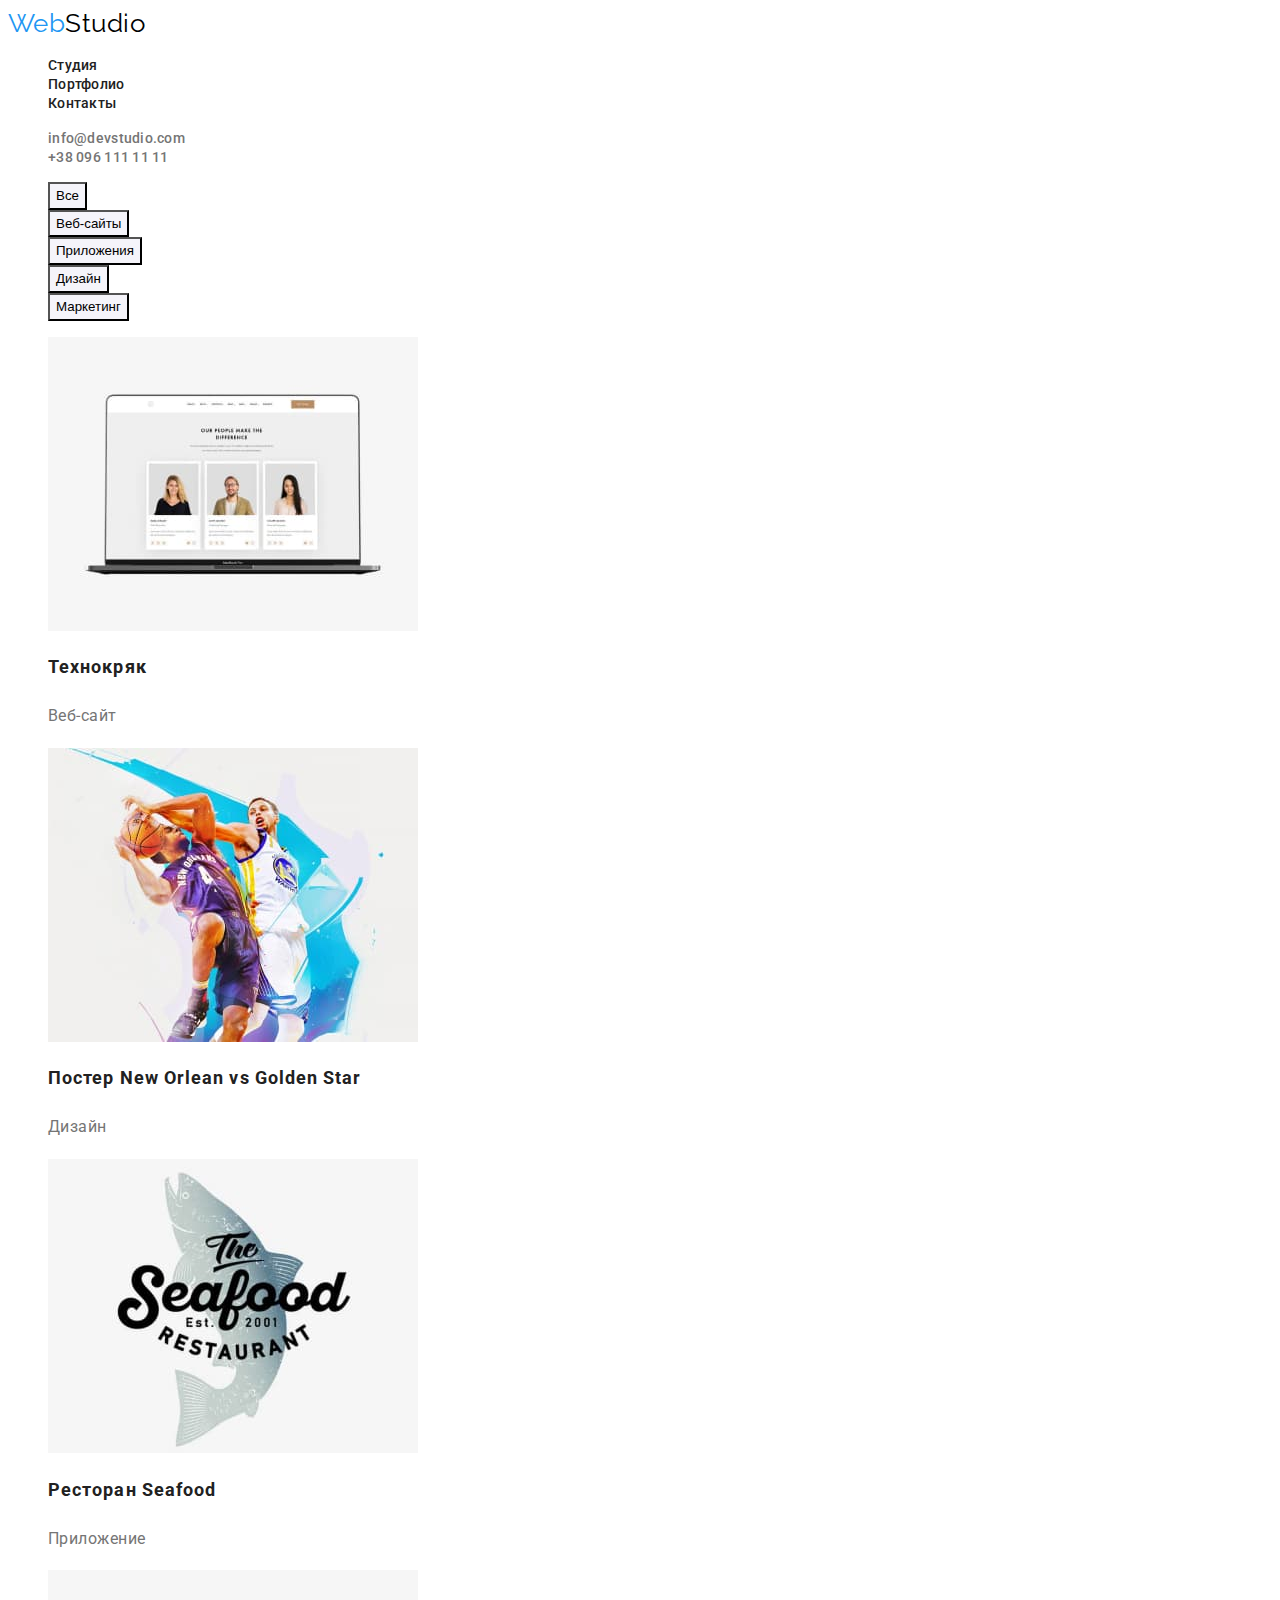
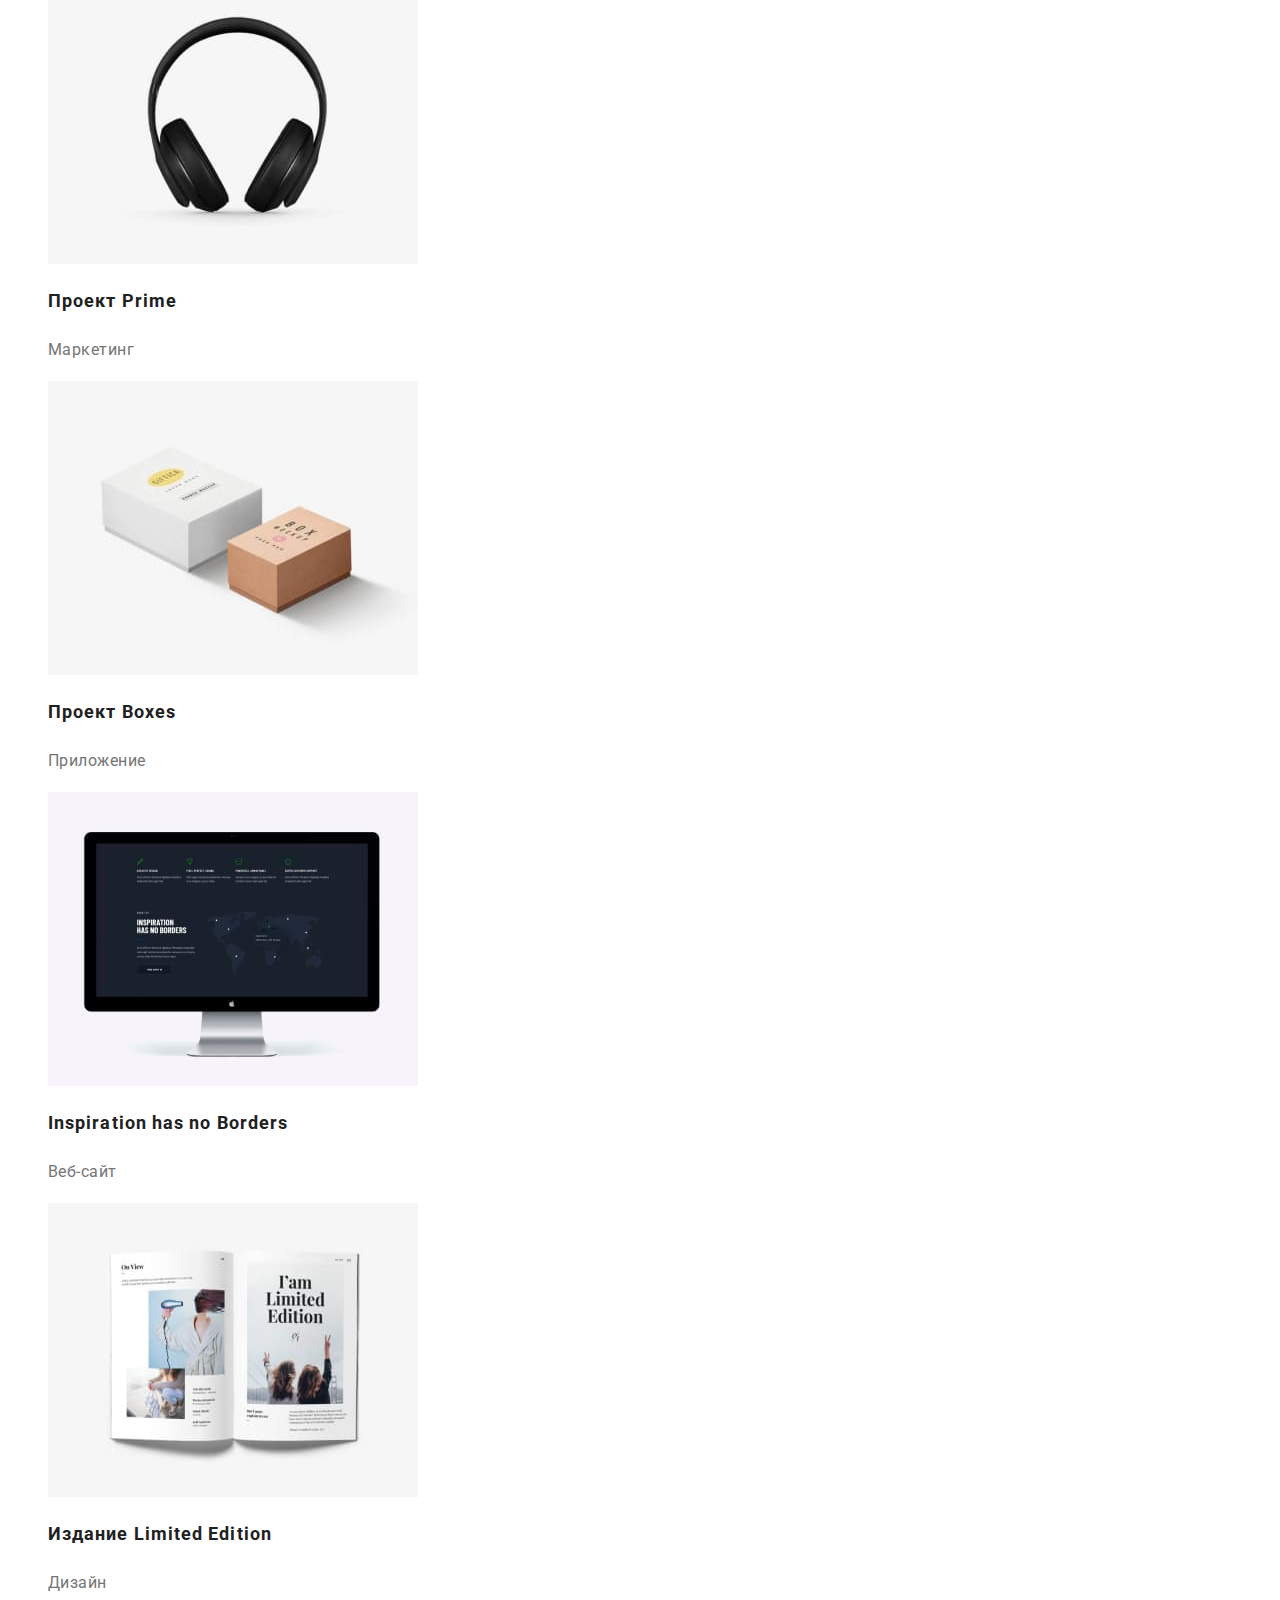
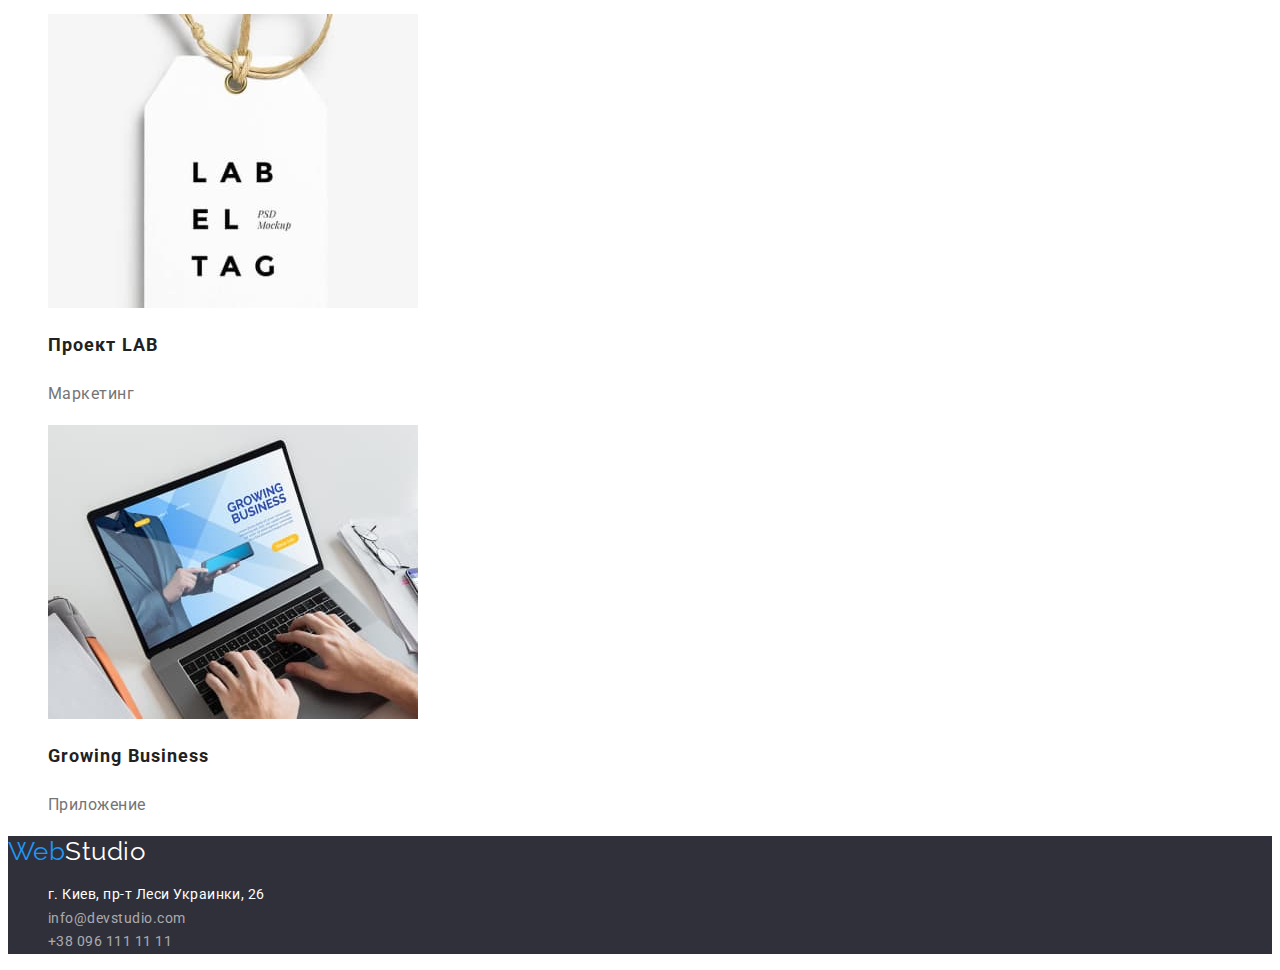
==== portfolio.html @ b795ada8 "copy hw-02" ====
<!DOCTYPE html>
<html lang="ru">

<head>
    <meta charset="UTF-8">
    <meta http-equiv="X-UA-Compatible" content="IE=edge">
    <meta name="viewport" content="width=device-width, initial-scale=1.0">
    <title>WebStudio Портфолио</title>
    <link rel="preconnect" href="https://fonts.gstatic.com">
    <link
        href="https://fonts.googleapis.com/css2?family=Raleway:wght@700&family=Roboto:wght@400;500;700;900&display=swap"
        rel="stylesheet">
    <link rel="stylesheet" href="https://cdnjs.cloudflare.com/ajax/libs/modern-normalize/1.0.0/modern-normalize.min.css"
        integrity="sha512-ISS7cAi1PEhQ8jnbJpJZMd29NlhNj4AWYyLOSp2CE/CsHxTCu+r+t0D2yoJudVrd0/8fTVPUVDzY5Tvli75u/g=="
        crossorigin="anonymous" />
    <link rel="stylesheet" href="./css/styles.css">
</head>

<body>
    <header class="white-bg">
        <a class="logo" href="./index.html"><span class="l1">Web</span><span class="l2">Studio</span>
        </a>
        <nav>
            <ul class="list">
                <li><a class="nav" href="./index.html">Студия</a></li>
                <li><a class="nav" href="./portfolio.html">Портфолио</a></li>
                <li><a class="nav" href="">Контакты</a></li>
            </ul>
        </nav>
        <ul class="list">
            <li><a class="links-top" href="mailto:info@devstudio.com" target="_blank">info@devstudio.com</a></li>
            <li><a class="links-top" href="tel:+380961111111" traet="_blank">+38 096 111 11 11</a></li>
        </ul>
    </header>
    <main>
        <section>
            <h1 class="visually-hidden">Фильтр Работ</h1>
            <ul class="list">
                <li><button class="por_btn" type="button">Все</button></li>
                <li><button class="por_btn" type="button">Веб-сайты</button></li>
                <li><button class="por_btn" type="button">Приложения</button></li>
                <li><button class="por_btn" type="button">Дизайн</button></li>
                <li><button class="por_btn" type="button">Маркетинг</button></li>
            </ul>
            <ul class="list">
                <li>
                    <img src="./images/portfolio/img-01.jpg" alt="Веб-сайт: Технокряк">
                    <h2 class="por-list1-h2">Технокряк</h2>
                    <p class="por-list1-p">Веб-сайт</p>
                </li>
                <li>
                    <img src="./images/portfolio/img-02.jpg" width="370" height="294"
                        alt="Дизайн: Постер New Orlean vs Golden Star">
                    <h2 class="por-list1-h2">Постер New Orlean vs Golden Star</h2>
                    <p class="por-list1-p">Дизайн</p>
                </li>
                <li>
                    <img src="./images/portfolio/img-03.jpg" width="370" height="294"
                        alt="Приложение: Ресторан Seafood">
                    <h2 class="por-list1-h2">Ресторан Seafood</h2>
                    <p class="por-list1-p">Приложение</p>
                </li>
                <li>
                    <img src="./images/portfolio/img-04.jpg" width="370" height="294" alt="Маркетинг: Проект Prime">
                    <h2 class="por-list1-h2">Проект Prime</h2>
                    <p class="por-list1-p">Маркетинг</p>
                </li>
                <li>
                    <img src="./images/portfolio/img-05.jpg" alt="Приложение: Проект Boxes">
                    <h2 class="por-list1-h2">Проект Boxes</h2>
                    <p class="por-list1-p">Приложение</p>
                </li>
                <li>
                    <img src="./images/portfolio/img-06.jpg" width="370" height="294"
                        alt="Веб-сайт: Inspiration has no Borders">
                    <h2 class="por-list1-h2">Inspiration has no Borders</h2>
                    <p class="por-list1-p">Веб-сайт</p>
                </li>
                <li>
                    <img src="./images/portfolio/img-07.jpg" width="370" height="294"
                        alt="Дизайн: Издание Limited Edition">
                    <h2 class="por-list1-h2">Издание Limited Edition</h2>
                    <p class="por-list1-p">Дизайн</p>
                </li>
                <li>
                    <img src="./images/portfolio/img-08.jpg" width="370" height="294" alt="Маркетинг: Проект LAB">
                    <h2 class="por-list1-h2">Проект LAB</h2>
                    <p class="por-list1-p">Маркетинг</p>
                </li>
                <li>
                    <img src="./images/portfolio/img-09.jpg" width="370" height="294"
                        alt="Приложение: Growing Business">
                    <h2 class="por-list1-h2">Growing Business</h2>
                    <p class="por-list1-p">Приложение</p>
                </li>
            </ul>
        </section>
    </main>
    <footer class="dark-bg">
        <a class="logo" href="./index.html"><span class="l1">Web</span><span class="l3">Studio</span>
        </a>
        <address>
            <ul class="list">
                <li>
                    <a class="address" href="https://goo.gl/maps/Poxogy9ZwxsRHQay8" target="_blank">г. Киев, пр-т Леси
                        Украинки,
                        26</a>
                </li>
                <li>
                    <a class="links-bot" href="mailto:info@devstudio.com" target="_blank">info@devstudio.com</a>
                </li>
                <li>
                    <a class="links-bot" href="tel:+380961111111" target="_blank">+38 096 111 11 11</a>
                </li>
            </ul>
        </address>
    </footer>

</body>

</html>
---- css/styles.css ----
:root {
  --text-cl: #212121;
  --text-alt-cl: #757575;
  --text-logo-cl: #000000;
  --text-links-cl: #ffffff;
  --text-bot-links-cl: rgba(255, 255, 255, 0.6);
  --text-accent-cl: #2196f3;

  --bg-darck-cl: #2f303a;
  --bg-light-cl: #f5f4fa;
  --bg-white-cl: #ffffff;

  --font-main: "Roboto", Arial, Helvetica, sans-serif;
  --font-logo: "Raleway", Arial, Helvetica, sans-serif;
}

body {
  font-display: optional;
  font-family: var(--font-main);
  letter-spacing: 0.03em;
  color: var(--text-cl);
}

.logo {
  font-family: var(--font-logo);
  font-size: 26px;
  line-height: 1.19;
  text-decoration: none;
}

.logo .l1 {
  color: var(--text-accent-cl);
}

.logo .l2 {
  color: var(--text-logo-cl);
}

.logo .l3 {
  color: var(--text-links-cl);
}

.list {
  list-style: none;
}

.nav {
  font-weight: 500;
  font-size: 14px;
  line-height: 1.14;
  letter-spacing: 0.02em;
  color: inherit;
  text-decoration: none;
}

.nav:hover,
.nav:focus {
  color: var(--text-accent-cl);
}

.links-top {
  font-weight: 500;
  font-size: 14px;
  line-height: 1.14;
  letter-spacing: 0.02em;
  color: var(--text-alt-cl);
  text-decoration: none;
}

.links-top:hover,
.links-top:focus {
  color: var(--text-accent-cl);
}

.white-bg {
  background-color: var(--bg-white-cl);
}
.dark-bg {
  background-color: var(--bg-darck-cl);
}
.light-bg {
  background-color: var(--bg-light-cl);
}

.ind-h1 {
  font-weight: 900;
  font-size: 44px;
  line-height: 1.36;
  text-align: center;
  letter-spacing: 0.06em;
  color: var(--text-links-cl);
  text-transform: uppercase;
}

.white-space {
  white-space: nowrap;
}

.ind-btn {
  font-weight: 700;
  line-height: 1.88;
  display: flex;
  text-align: center;
  letter-spacing: 0.06em;
  color: var(--text-links-cl);
  background-color: var(--text-accent-cl);
  cursor: pointer;
}

.ind-list1-h3 {
  font-weight: 700;
  font-size: 14px;
  line-height: 1.14;
  text-transform: uppercase;
}

.ind-list1-p {
  font-size: 14px;
  line-height: 1.71;
  color: var(--text-alt-cl);
}

.ind-h2 {
  font-size: 36px;
  line-height: 1.17;
  text-align: center;
  font-weight: 700;
}

.ind-list2-h3 {
  font-weight: 500;
  font-size: 16px;
  line-height: 1.19;
  text-align: center;
  letter-spacing: 0.03em;
}

.ind-list2-p {
  line-height: 1.19;
  font-size: 16px;
  text-align: center;
  letter-spacing: 0.03em;
  color: var(--text-alt-cl);
}

.visually-hidden {
  position: absolute !important;
  clip: rect(1px 1px 1px 1px);
  clip: rect(1px, 1px, 1px, 1px);
  padding: 0 !important;
  border: 0 !important;
  height: 1px !important;
  width: 1px !important;
  overflow: hidden;
}

.por_btn {
  font-weight: 500;
  text-align: center;
  line-height: 1.63;
  background-color: var(--bg-light-cl);
  cursor: pointer;
}

.por_btn:hover,
.por_btn:focus {
  background-color: var(--text-accent-cl);
  color: var(--text-links-cl);
}

.por-list1-h2 {
  font-weight: 700;
  font-size: 18px;
  line-height: 2;
  letter-spacing: 0.06em;
}

.por-list1-p {
  font-size: 16px;
  line-height: 1.88;
  letter-spacing: 0.03em;
  color: var(--text-alt-cl);
}

.address {
  font-style: normal;
  font-size: 14px;
  line-height: 1.71;
  color: var(--text-links-cl);
  text-decoration: none;
}

.address:hover,
.address:focus {
  color: var(--text-accent-cl);
}

.links-bot {
  font-style: normal;
  font-size: 14px;
  line-height: 1.71;
  color: var(--text-bot-links-cl);
  text-decoration: none;
}

.links-bot:hover,
.links-bot:focus {
  color: var(--text-accent-cl);
}
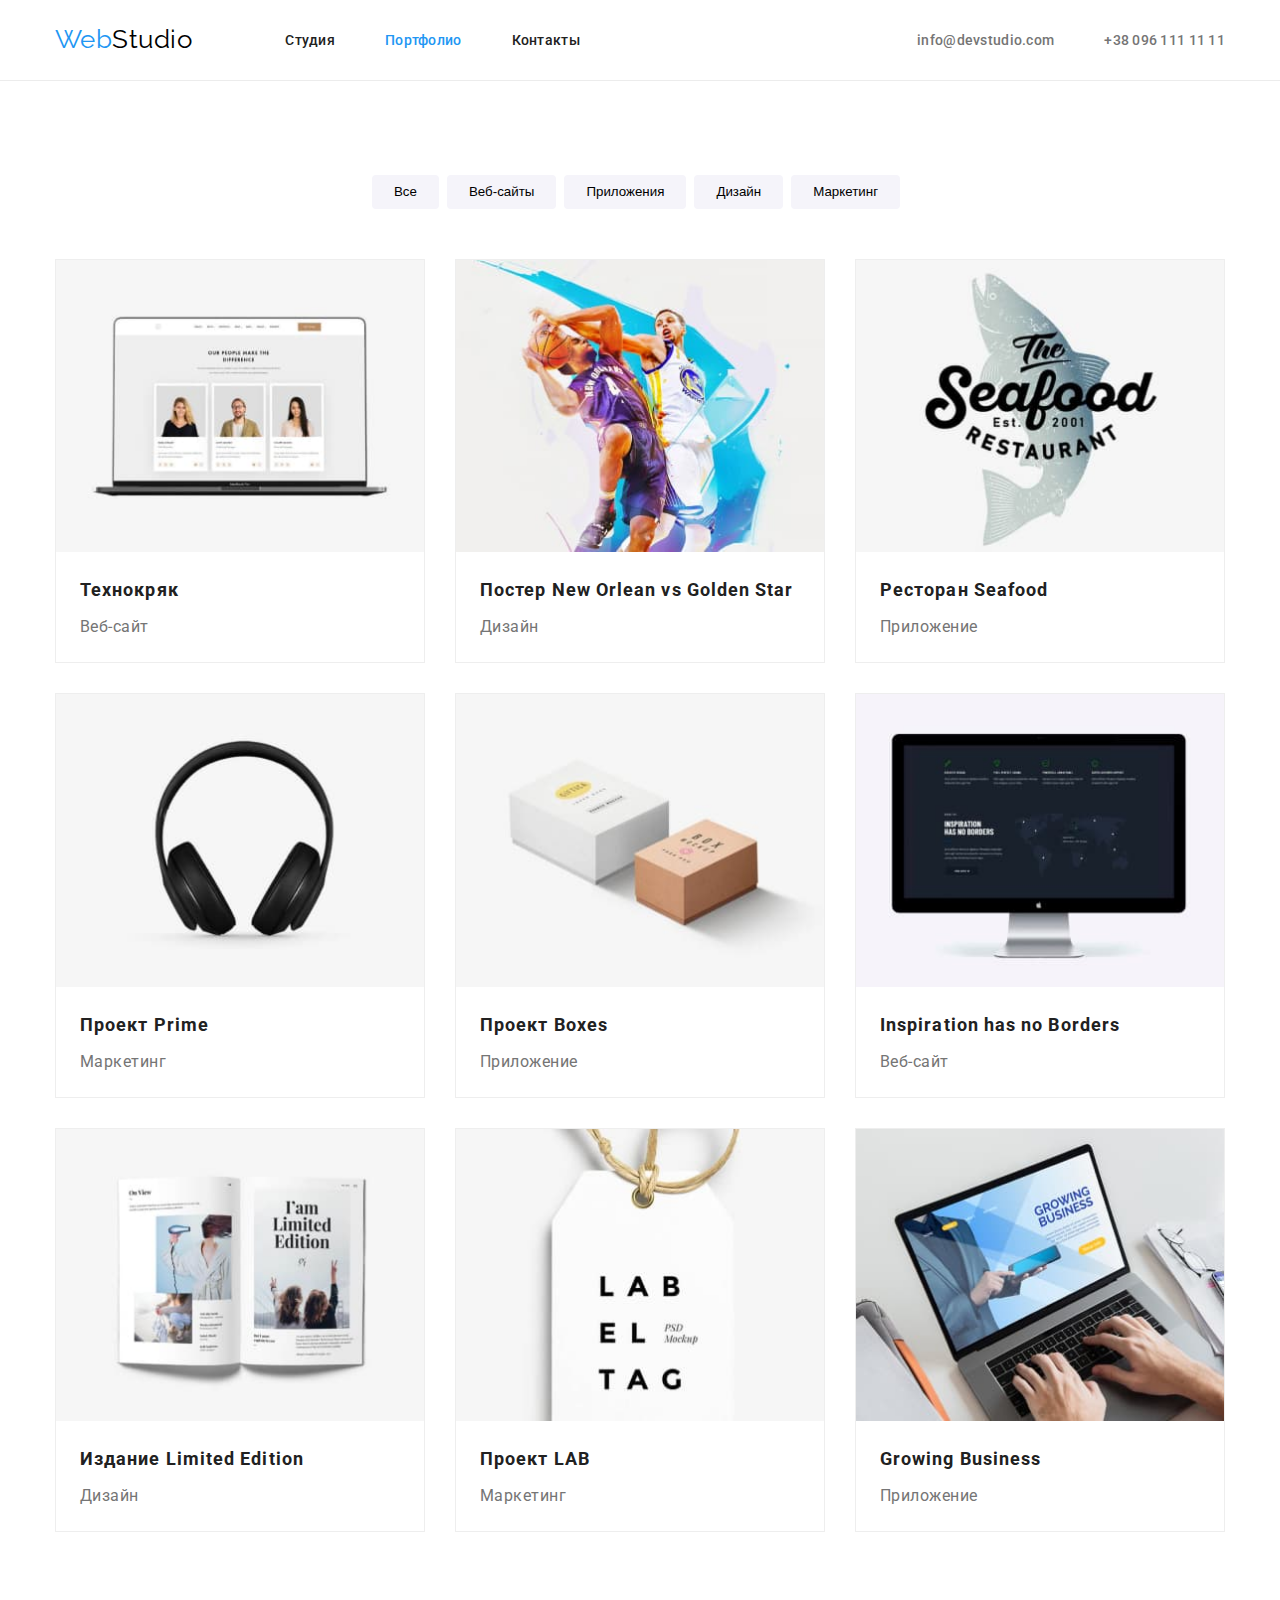
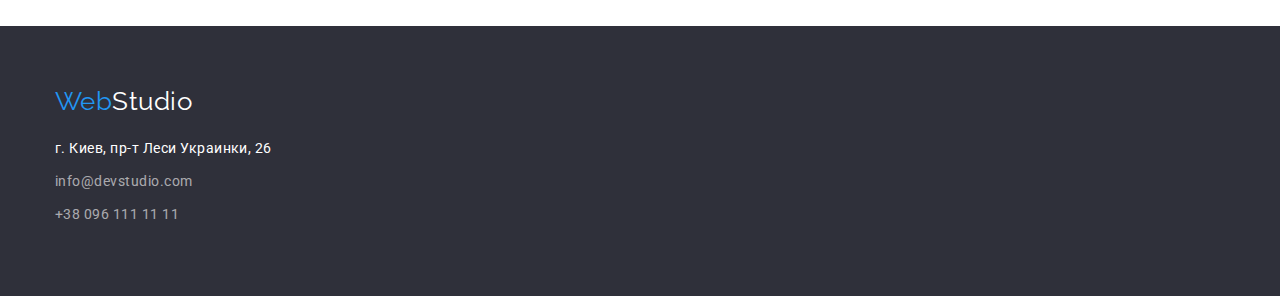
==== commit e5de588e: "hw-03" ====
--- a/portfolio.html
+++ b/portfolio.html
@@ -17,103 +17,133 @@
 </head>
 
 <body>
-    <header class="white-bg">
-        <a class="logo" href="./index.html"><span class="l1">Web</span><span class="l2">Studio</span>
-        </a>
-        <nav>
-            <ul class="list">
-                <li><a class="nav" href="./index.html">Студия</a></li>
-                <li><a class="nav" href="./portfolio.html">Портфолио</a></li>
-                <li><a class="nav" href="">Контакты</a></li>
-            </ul>
-        </nav>
-        <ul class="list">
-            <li><a class="links-top" href="mailto:info@devstudio.com" target="_blank">info@devstudio.com</a></li>
-            <li><a class="links-top" href="tel:+380961111111" traet="_blank">+38 096 111 11 11</a></li>
-        </ul>
+    <header class="white-bg page-header">
+        <div class="container">
+            <div class="page-top">
+                <a class="logo " href="./index.html"><span class="l1">Web</span><span class="l2">Studio</span></a>
+                <nav class="">
+                    <ul class="list menu">
+                        <li class="item"><a class="nav" href="./index.html">Студия</a></li>
+                        <li class="item"><a class="nav select" href="./portfolio.html">Портфолио</a></li>
+                        <li class="item"><a class="nav" href="">Контакты</a></li>
+                    </ul>
+                </nav>
+                <ul class="list contacts-list ">
+                    <li class="item">
+                        <a class="links-top" href="mailto:info@devstudio.com" target="_blank">info@devstudio.com</a>
+                    </li>
+                    <li class="item">
+                        <a class="links-top" href="tel:+380961111111" target="_blank">+38 096 111 11 11</a>
+                    </li>
+                </ul>
+            </div>
+        </div>
     </header>
+
     <main>
-        <section>
-            <h1 class="visually-hidden">Фильтр Работ</h1>
-            <ul class="list">
-                <li><button class="por_btn" type="button">Все</button></li>
-                <li><button class="por_btn" type="button">Веб-сайты</button></li>
-                <li><button class="por_btn" type="button">Приложения</button></li>
-                <li><button class="por_btn" type="button">Дизайн</button></li>
-                <li><button class="por_btn" type="button">Маркетинг</button></li>
-            </ul>
-            <ul class="list">
-                <li>
-                    <img src="./images/portfolio/img-01.jpg" alt="Веб-сайт: Технокряк">
-                    <h2 class="por-list1-h2">Технокряк</h2>
-                    <p class="por-list1-p">Веб-сайт</p>
-                </li>
-                <li>
-                    <img src="./images/portfolio/img-02.jpg" width="370" height="294"
-                        alt="Дизайн: Постер New Orlean vs Golden Star">
-                    <h2 class="por-list1-h2">Постер New Orlean vs Golden Star</h2>
-                    <p class="por-list1-p">Дизайн</p>
-                </li>
-                <li>
-                    <img src="./images/portfolio/img-03.jpg" width="370" height="294"
-                        alt="Приложение: Ресторан Seafood">
-                    <h2 class="por-list1-h2">Ресторан Seafood</h2>
-                    <p class="por-list1-p">Приложение</p>
-                </li>
-                <li>
-                    <img src="./images/portfolio/img-04.jpg" width="370" height="294" alt="Маркетинг: Проект Prime">
-                    <h2 class="por-list1-h2">Проект Prime</h2>
-                    <p class="por-list1-p">Маркетинг</p>
-                </li>
-                <li>
-                    <img src="./images/portfolio/img-05.jpg" alt="Приложение: Проект Boxes">
-                    <h2 class="por-list1-h2">Проект Boxes</h2>
-                    <p class="por-list1-p">Приложение</p>
-                </li>
-                <li>
-                    <img src="./images/portfolio/img-06.jpg" width="370" height="294"
-                        alt="Веб-сайт: Inspiration has no Borders">
-                    <h2 class="por-list1-h2">Inspiration has no Borders</h2>
-                    <p class="por-list1-p">Веб-сайт</p>
-                </li>
-                <li>
-                    <img src="./images/portfolio/img-07.jpg" width="370" height="294"
-                        alt="Дизайн: Издание Limited Edition">
-                    <h2 class="por-list1-h2">Издание Limited Edition</h2>
-                    <p class="por-list1-p">Дизайн</p>
-                </li>
-                <li>
-                    <img src="./images/portfolio/img-08.jpg" width="370" height="294" alt="Маркетинг: Проект LAB">
-                    <h2 class="por-list1-h2">Проект LAB</h2>
-                    <p class="por-list1-p">Маркетинг</p>
-                </li>
-                <li>
-                    <img src="./images/portfolio/img-09.jpg" width="370" height="294"
-                        alt="Приложение: Growing Business">
-                    <h2 class="por-list1-h2">Growing Business</h2>
-                    <p class="por-list1-p">Приложение</p>
-                </li>
-            </ul>
+        <section class="section portfolio">
+            <div class="container">
+                <h1 class="visually-hidden">Фильтр Работ</h1>
+                <ul class="list btn-list">
+                    <li class="item"><button class="por-btn" type="button">Все</button></li>
+                    <li class="item"><button class="por-btn" type="button">Веб-сайты</button></li>
+                    <li class="item"><button class="por-btn" type="button">Приложения</button></li>
+                    <li class="item"><button class="por-btn" type="button">Дизайн</button></li>
+                    <li class="item"><button class="por-btn" type="button">Маркетинг</button></li>
+                </ul>
+                <ul class="list por-list1">
+                    <li class="item">
+                        <img src="./images/portfolio/img-01.jpg" alt="Веб-сайт: Технокряк">
+                        <div class="description">
+                            <h2 class="por-list1-title">Технокряк</h2>
+                            <p class="por-list1-text">Веб-сайт</p>
+                        </div>
+                    </li>
+
+                    <li class="item">
+                        <img src="./images/portfolio/img-02.jpg" alt="Дизайн: Постер New Orlean vs Golden Star">
+                        <div class="description">
+                            <h2 class="por-list1-title">Постер New Orlean vs Golden Star</h2>
+                            <p class="por-list1-text">Дизайн</p>
+                        </div>
+                    </li>
+                    <li class="item">
+                        <img src="./images/portfolio/img-03.jpg" alt="Приложение: Ресторан Seafood">
+                        <div class="description">
+                            <h2 class="por-list1-title">Ресторан Seafood</h2>
+                            <p class="por-list1-text">Приложение</p>
+                        </div>
+                    </li>
+                    <li class="item">
+                        <img src="./images/portfolio/img-04.jpg" alt="Маркетинг: Проект Prime">
+                        <div class="description">
+                            <h2 class="por-list1-title">Проект Prime</h2>
+                            <p class="por-list1-text">Маркетинг</p>
+                        </div>
+                    </li>
+                    <li class="item">
+                        <img src="./images/portfolio/img-05.jpg" alt="Приложение: Проект Boxes">
+                        <div class="description">
+                            <h2 class="por-list1-title">Проект Boxes</h2>
+                            <p class="por-list1-text">Приложение</p>
+                        </div>
+                    </li>
+                    <li class="item">
+                        <img src="./images/portfolio/img-06.jpg" alt="Веб-сайт: Inspiration has no Borders">
+                        <div class="description">
+                            <h2 class="por-list1-title">Inspiration has no Borders</h2>
+                            <p class="por-list1-text">Веб-сайт</p>
+                        </div>
+                    </li>
+                    <li class="item">
+                        <img src="./images/portfolio/img-07.jpg" alt="Дизайн: Издание Limited Edition">
+                        <div class="description">
+                            <h2 class="por-list1-title">Издание Limited Edition</h2>
+                            <p class="por-list1-text">Дизайн</p>
+                        </div>
+                    </li>
+                    <li class="item">
+                        <img src="./images/portfolio/img-08.jpg" alt="Маркетинг: Проект LAB">
+                        <div class="description">
+                            <h2 class="por-list1-title">Проект LAB</h2>
+                            <p class="por-list1-text">Маркетинг</p>
+                        </div>
+                    </li>
+                    <li class="item">
+                        <img src="./images/portfolio/img-09.jpg" alt="Приложение: Growing Business">
+                        <div class="description">
+                            <h2 class="por-list1-title">Growing Business</h2>
+                            <p class="por-list1-text">Приложение</p>
+                        </div>
+                    </li>
+                </ul>
+            </div>
         </section>
     </main>
-    <footer class="dark-bg">
-        <a class="logo" href="./index.html"><span class="l1">Web</span><span class="l3">Studio</span>
-        </a>
-        <address>
-            <ul class="list">
-                <li>
-                    <a class="address" href="https://goo.gl/maps/Poxogy9ZwxsRHQay8" target="_blank">г. Киев, пр-т Леси
-                        Украинки,
-                        26</a>
-                </li>
-                <li>
-                    <a class="links-bot" href="mailto:info@devstudio.com" target="_blank">info@devstudio.com</a>
-                </li>
-                <li>
-                    <a class="links-bot" href="tel:+380961111111" target="_blank">+38 096 111 11 11</a>
-                </li>
-            </ul>
-        </address>
+
+    <footer class="dark-bg footer-info">
+        <div class="container">
+            <a class="logo-bot" href="./index.html"><span class="l1">Web</span><span class="l3">Studio</span>
+            </a>
+            <address>
+                <ul class="list">
+                    <li class="item">
+                        <a class="address" href="https://goo.gl/maps/Poxogy9ZwxsRHQay8" target="_blank">г. Киев, пр-т
+                            Леси
+                            Украинки,
+                            26</a>
+                    </li>
+
+                    <li class="item">
+                        <a class="links-bot" href="mailto:info@devstudio.com" target="_blank">info@devstudio.com</a>
+                    </li>
+
+                    <li class="item">
+                        <a class="links-bot" href="tel:+380961111111" target="_blank">+38 096 111 11 11</a>
+                    </li>
+                </ul>
+            </address>
+        </div>
     </footer>
 
 </body>
--- a/css/styles.css
+++ b/css/styles.css
@@ -10,6 +10,15 @@
   --bg-light-cl: #f5f4fa;
   --bg-white-cl: #ffffff;
 
+  --border-por-box: rgba(238, 238, 238, 1);
+  --border-header-box: rgba(236, 236, 236, 1);
+  --shadow-item-box: 0px 1px 3px rgba(0, 0, 0, 0.12),
+    0px 1px 1px rgba(0, 0, 0, 0.14), 0px 2px 1px rgba(0, 0, 0, 0.2);
+
+  --padding-footer: 60px;
+  --padding-section: 94px;
+  --margin-left-li: 30px;
+
   --font-main: "Roboto", Arial, Helvetica, sans-serif;
   --font-logo: "Raleway", Arial, Helvetica, sans-serif;
 }
@@ -21,11 +30,52 @@
   color: var(--text-cl);
 }
 
+html {
+  box-sizing: border-box;
+}
+
+*,
+*::before,
+*::after {
+  box-sizing: inherit;
+  padding: 0;
+  margin: 0;
+}
+
+h1,
+h2,
+h3,
+h4,
+h5,
+h6,
+p {
+  margin: 0;
+}
+
+img {
+  display: block;
+  max-width: 100%;
+  height: auto;
+}
+
 .logo {
   font-family: var(--font-logo);
   font-size: 26px;
   line-height: 1.19;
   text-decoration: none;
+  margin-right: 93px;
+  display: flex;
+  align-items: center;
+}
+
+.logo-bot {
+  font-family: var(--font-logo);
+  font-size: 26px;
+  line-height: 1.19;
+  text-decoration: none;
+  display: flex;
+  align-items: center;
+  margin-bottom: 20px;
 }
 
 .logo .l1 {
@@ -36,12 +86,18 @@
   color: var(--text-logo-cl);
 }
 
-.logo .l3 {
+.logo-bot .l1 {
+  color: var(--text-accent-cl);
+}
+
+.logo-bot .l3 {
   color: var(--text-links-cl);
 }
 
 .list {
   list-style: none;
+  margin: 0;
+  padding-left: 0;
 }
 
 .nav {
@@ -53,8 +109,16 @@
   text-decoration: none;
 }
 
+.nav:active {
+  color: var(--text-accent-cl);
+}
+
 .nav:hover,
 .nav:focus {
+  color: var(--text-accent-cl);
+}
+
+.select {
   color: var(--text-accent-cl);
 }
 
@@ -82,7 +146,7 @@
   background-color: var(--bg-light-cl);
 }
 
-.ind-h1 {
+.ind-title {
   font-weight: 900;
   font-size: 44px;
   line-height: 1.36;
@@ -90,6 +154,7 @@
   letter-spacing: 0.06em;
   color: var(--text-links-cl);
   text-transform: uppercase;
+  margin-bottom: 30px;
 }
 
 .white-space {
@@ -97,6 +162,8 @@
 }
 
 .ind-btn {
+  border: none;
+  border-radius: 4px;
   font-weight: 700;
   line-height: 1.88;
   display: flex;
@@ -105,42 +172,49 @@
   color: var(--text-links-cl);
   background-color: var(--text-accent-cl);
   cursor: pointer;
-}
-
-.ind-list1-h3 {
+  padding: 10px 32px;
+  margin-left: auto;
+  margin-right: auto;
+}
+
+.ind-list1-title {
+  margin-bottom: 10px;
   font-weight: 700;
   font-size: 14px;
   line-height: 1.14;
   text-transform: uppercase;
 }
 
-.ind-list1-p {
+.ind-list1-text {
   font-size: 14px;
   line-height: 1.71;
   color: var(--text-alt-cl);
 }
 
-.ind-h2 {
+.ind-headline {
   font-size: 36px;
   line-height: 1.17;
   text-align: center;
   font-weight: 700;
-}
-
-.ind-list2-h3 {
+  margin-bottom: 50px;
+}
+
+.ind-list2-title {
   font-weight: 500;
   font-size: 16px;
   line-height: 1.19;
   text-align: center;
   letter-spacing: 0.03em;
-}
-
-.ind-list2-p {
+  margin-bottom: 10px;
+}
+
+.ind-list2-text {
   line-height: 1.19;
   font-size: 16px;
   text-align: center;
   letter-spacing: 0.03em;
   color: var(--text-alt-cl);
+  margin-bottom: 30px;
 }
 
 .visually-hidden {
@@ -154,28 +228,32 @@
   overflow: hidden;
 }
 
-.por_btn {
+.por-btn {
+  border: none;
+  border-radius: 4px;
   font-weight: 500;
   text-align: center;
   line-height: 1.63;
   background-color: var(--bg-light-cl);
   cursor: pointer;
-}
-
-.por_btn:hover,
-.por_btn:focus {
+  padding: 6px 22px;
+}
+
+.por-btn:hover,
+.por-btn:focus {
   background-color: var(--text-accent-cl);
   color: var(--text-links-cl);
 }
 
-.por-list1-h2 {
+.por-list1-title {
   font-weight: 700;
   font-size: 18px;
   line-height: 2;
   letter-spacing: 0.06em;
-}
-
-.por-list1-p {
+  margin-bottom: 4px;
+}
+
+.por-list1-text {
   font-size: 16px;
   line-height: 1.88;
   letter-spacing: 0.03em;
@@ -207,3 +285,152 @@
 .links-bot:focus {
   color: var(--text-accent-cl);
 }
+
+/* hw-03 */
+
+.container {
+  width: 1200px;
+  padding-left: 15px;
+  padding-right: 15px;
+  margin-left: auto;
+  margin-right: auto;
+}
+
+.outr {
+  outline: 3px solid red;
+}
+.outb {
+  outline: 3px solid blue;
+}
+
+.page-top {
+  display: flex;
+  align-items: center;
+}
+
+.page-header {
+  padding-top: 24px;
+  padding-bottom: 25px;
+  border-bottom: 1px solid var(--border-header-box);
+}
+
+.menu {
+  display: flex;
+  align-items: center;
+}
+
+.menu .item:not(:last-child) {
+  margin-right: 50px;
+}
+
+.contacts-list {
+  display: flex;
+  margin-left: auto;
+  padding: 0;
+}
+
+.contacts-list .item:not(:last-child) {
+  margin-right: 50px;
+}
+
+.cta {
+  padding-top: 200px;
+  padding-bottom: 200px;
+}
+
+.section {
+  padding-top: var(--padding-section);
+}
+
+/* .about {
+  padding-bottom: var(--padding-section);
+} */
+
+.about-list {
+  display: flex;
+  flex-wrap: wrap;
+  margin-left: calc(-1 * var(--margin-left-li));
+}
+
+.about-list > .item {
+  flex-basis: calc(100% / 4 - var(--margin-left-li));
+  margin-left: var(--margin-left-li);
+}
+
+.we-do {
+  padding-bottom: var(--padding-section);
+}
+
+.we-do-list {
+  display: flex;
+  flex-wrap: wrap;
+  margin-left: calc(-1 * var(--margin-left-li));
+}
+
+.we-do-list .item {
+  flex-basis: calc(100% / 3 - var(--margin-left-li));
+  margin-left: var(--margin-left-li);
+}
+
+.team {
+  padding-bottom: var(--padding-section);
+}
+
+.team-list {
+  display: flex;
+  flex-wrap: wrap;
+  margin-left: calc(-1 * var(--margin-left-li));
+}
+
+.team-list .item {
+  flex-basis: calc(100% / 4 - var(--margin-left-li));
+  margin-left: var(--margin-left-li);
+  box-shadow: var(--shadow-item-box);
+  border-radius: 0px 0px 4px 4px;
+  overflow: hidden;
+}
+
+.team-list .item .item-img {
+  margin-bottom: 30px;
+}
+
+.footer-info {
+  padding-top: var(--padding-footer);
+  padding-bottom: var(--padding-footer);
+}
+
+address .item {
+  margin-bottom: 9px;
+}
+
+.portfolio {
+  padding-bottom: var(--padding-section);
+}
+
+.btn-list {
+  display: flex;
+  justify-content: center;
+  margin-bottom: 50px;
+}
+
+.btn-list .item {
+  margin-right: 8px;
+}
+
+.por-list1 {
+  display: flex;
+  flex-wrap: wrap;
+  margin-left: calc(-1 * var(--margin-left-li));
+  margin-top: calc(-1 * var(--margin-left-li));
+}
+
+.por-list1 .item {
+  flex-basis: calc(100% / 3 - var(--margin-left-li));
+  margin-left: var(--margin-left-li);
+  margin-top: var(--margin-left-li);
+  border: 1px solid rgba(238, 238, 238, 1);
+}
+
+.description {
+  padding: 20px 24px;
+}
